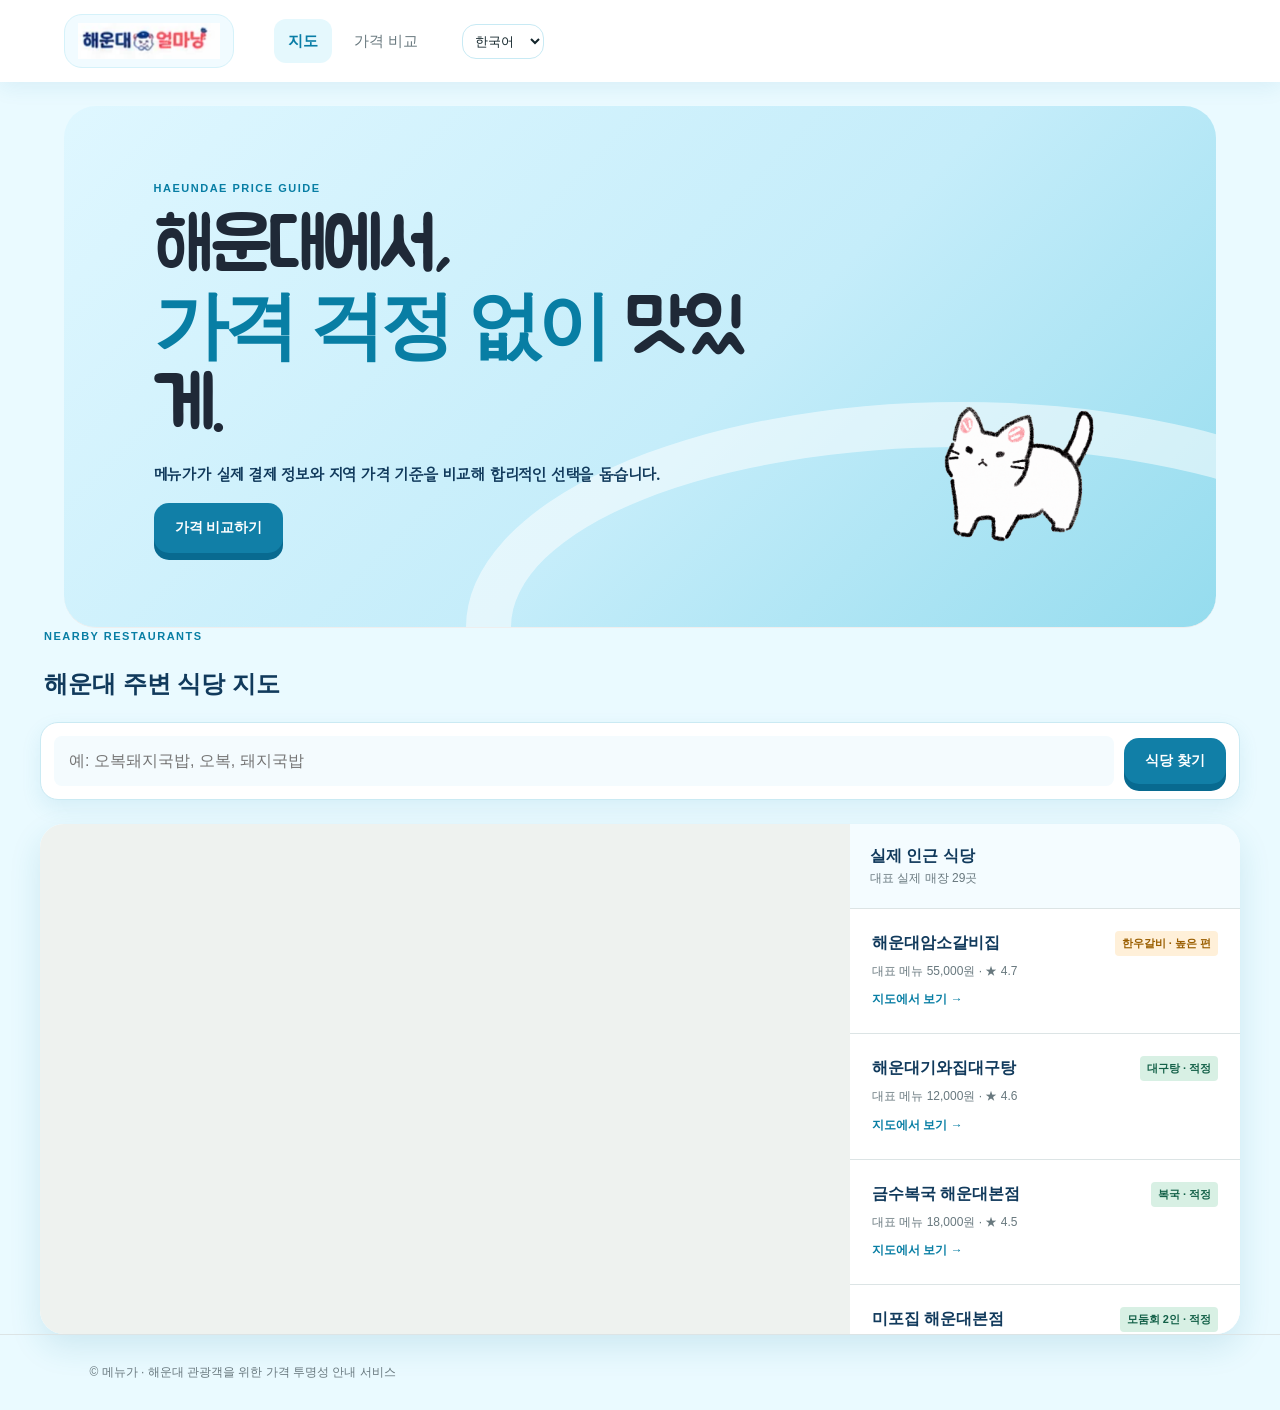
==== index.html @ a0169ff7 "공개 메뉴 확인 식당 가격 1차 추가" ====
﻿<!doctype html>
<html lang="ko">
<head>
  <meta charset="UTF-8">
  <meta name="viewport" content="width=device-width, initial-scale=1.0">
  <title>해운대 얼마냥 | 합리적인 해운대 식당 선택</title>
  <link rel="stylesheet" href="styles.css?v=20260805-rounded-hero-font">
  <link rel="preconnect" href="https://fonts.googleapis.com">
  <link rel="preconnect" href="https://fonts.gstatic.com" crossorigin>
  <link href="https://fonts.googleapis.com/css2?family=Gowun+Dodum&family=Jua&display=swap" rel="stylesheet">
</head>
<body>
  <header class="site-header">
    <a class="brand logo-brand" href="index.html"><img src="logo.png" alt="해운대 얼마냥"></a>
    <nav><a class="active" href="index.html">지도</a><a href="price.html" data-i18n="navPrice">가격 비교</a></nav>
    <select class="language" aria-label="언어 선택"><option value="ko">한국어</option><option value="en">English</option><option value="ja">日本語</option><option value="zh">中文</option></select>
  </header>
  <main>
    <section class="hero page-shell"><div><p class="eyebrow">HAEUNDAE PRICE GUIDE</p><h1 data-i18n="homeTitle">해운대에서,<br>가격 걱정 없이 맛있게.</h1><p data-i18n="homeDesc">메뉴 가격과 지역 기준을 비교해 합리적인 선택을 돕습니다.</p><div class="hero-actions"><a class="button primary" href="price.html" data-i18n="goPrice">가격 비교하기</a></div></div><img class="cat-mascot" src="cat-mascot.png" alt="고양이 마스코트"></section>
    <section class="page-shell nearby-section" id="nearby-map"><div class="section-heading"><div><p class="eyebrow">NEARBY RESTAURANTS</p><h2 data-i18n="mapTitle">해운대 주변 식당 지도</h2></div></div>
      <form class="nearby-search" id="nearbySearch"></form>
      <div class="map-layout home-map-layout"><section class="live-map"><iframe id="actualMap" class="actual-map" title="해운대해수욕장 주변 음식점 지도" src="https://www.google.com/maps?q=restaurants%20near%20Haeundae%20Beach%20Busan&output=embed" loading="lazy"></iframe></section><aside class="place-panel"><div class="panel-head"><b id="nearbyTitle">실제 인근 식당</b><span id="nearbySubtitle">해운대해수욕장 주변 식당</span></div><div id="placeList" class="place-list"></div></aside></div>
    </section>
  </main>
  <footer data-i18n="footerHome">© 메뉴가 · 해운대 관광객을 위한 가격 투명성 안내 서비스</footer>
  <script src="//dapi.kakao.com/v2/maps/sdk.js?appkey=11bd66684ae7b1cc117440ee61e52e2c&libraries=services"></script>
  <script src="app.js?v=20260805-verified-price-batch-1"></script>
</body>
</html>
---- styles.css ----
:root{--ink:#13252b;--muted:#68787e;--line:#dce4e5;--cream:#f7f6f1;--mint:#cbe9dd;--green:#0a6b58;--coral:#ef7658;--blue:#a7d9e7}*{box-sizing:border-box}body{margin:0;background:var(--cream);color:var(--ink);font-family:Arial,"Noto Sans KR",sans-serif;line-height:1.55}.site-header{height:76px;padding:0 clamp(20px,6vw,92px);display:flex;align-items:center;gap:30px;background:#fff;border-bottom:1px solid var(--line);position:sticky;top:0;z-index:10}.brand{display:flex;align-items:center;gap:9px;text-decoration:none;color:var(--ink);font-weight:800;font-size:20px;white-space:nowrap}.brand-mark{display:grid;place-items:center;width:28px;height:28px;border-radius:50%;background:var(--green);color:#fff;font:800 14px Georgia}nav{display:flex;gap:24px;margin-left:auto}nav a{color:var(--muted);font-size:14px;text-decoration:none;padding:26px 0 22px;border-bottom:3px solid transparent}nav a.active{color:var(--ink);font-weight:700;border-color:var(--green)}.language{border:1px solid var(--line);background:#fff;border-radius:8px;padding:8px;color:var(--ink)}.hero{min-height:580px;padding:100px max(7vw,24px);background:linear-gradient(120deg,#edf8f4 0%,#e8f5f1 53%,#d4edf4 100%);position:relative;overflow:hidden}.hero:after{content:"";position:absolute;width:700px;height:280px;border:35px solid rgba(10,107,88,.1);border-radius:50%;right:-180px;bottom:-140px}.eyebrow{font-size:11px;letter-spacing:1.5px;font-weight:800;color:var(--green);margin:0 0 12px}.hero h1,.page-intro h1,.map-toolbar h1{font-size:clamp(42px,6vw,78px);line-height:1.05;letter-spacing:-3px;margin:0;position:relative;z-index:1}.hero em{font-family:Georgia,serif;font-weight:400;color:var(--green)}.hero-copy{max-width:430px;color:#41575f;font-size:17px;margin:24px 0;position:relative;z-index:1}.hero-actions{display:flex;gap:10px;position:relative;z-index:1}.button{display:inline-block;border:0;border-radius:8px;padding:13px 20px;text-decoration:none;font-weight:700;font-size:14px;cursor:pointer;text-align:center}.primary{background:var(--green);color:white}.ghost{background:#fff;color:var(--ink);border:1px solid var(--line)}.full{width:100%;margin-top:24px}.hero-metrics{position:absolute;right:8vw;top:180px;z-index:2;width:250px;display:grid;gap:12px}.hero-metrics div{background:rgba(255,255,255,.85);border:1px solid #fff;border-radius:12px;padding:15px 18px;box-shadow:0 8px 28px rgba(40,88,91,.08)}.hero-metrics b,.hero-metrics span{display:block}.hero-metrics b{font-size:20px}.hero-metrics span{font-size:12px;color:var(--muted)}.section{padding:80px max(7vw,24px)}.section h2{font-size:32px;letter-spacing:-1px;margin:0 0 30px}.feature-grid{display:grid;grid-template-columns:repeat(3,1fr);gap:16px}.feature-grid article{padding:28px;border-top:3px solid var(--ink);background:#fff}.feature-number{font:24px Georgia;color:var(--coral)}.feature-grid h3{font-size:20px;margin:25px 0 8px}.feature-grid p,.source-note{color:var(--muted);font-size:14px}.dark-panel{margin:0 max(7vw,24px) 80px;padding:46px;background:var(--ink);color:white;display:flex;align-items:center;justify-content:space-between}.light{color:var(--mint)}.dark-panel h2{margin:0}.light-button{background:var(--mint);color:var(--ink)}footer{padding:28px max(7vw,24px);border-top:1px solid var(--line);font-size:12px;color:var(--muted)}.page-shell{max-width:1200px;margin:auto}.page-intro{padding:80px 24px 38px}.page-intro h1{font-size:50px}.comparison-layout{display:grid;grid-template-columns:380px 1fr;gap:16px;padding:0 24px 72px}.calculator-card,.result-card{padding:30px;background:#fff;border:1px solid var(--line);border-radius:12px}.calculator-card label{font-size:13px;font-weight:700;display:block;margin:18px 0 7px}.calculator-card small{color:var(--muted);font-weight:400}.calculator-card select,.price-input,input,textarea{width:100%;padding:12px;border:1px solid var(--line);border-radius:8px;background:#fff;font:inherit}.price-input{position:relative;padding:0;border:0}.price-input span{position:absolute;right:13px;top:12px;color:var(--muted)}.form-note{font-size:11px;color:var(--muted)}.result-card{background:linear-gradient(150deg,#fff,#edf8f4);min-height:380px}.result-card h2{font-size:28px;margin-top:60px}.result-summary h2{font-size:34px;margin:7px 0}.status{display:inline-block;padding:6px 10px;border-radius:20px;font-size:12px;font-weight:800}.status.ok{background:#d8f0e4;color:#176047}.status.warn{background:#fff0d9;color:#9a5e00}.status.high{background:#fde0dc;color:#a03326}.result-numbers{display:grid;grid-template-columns:repeat(3,1fr);gap:10px;margin-top:26px}.result-numbers div{padding:14px;background:#fff;border-radius:8px}.result-numbers span,.result-numbers b{display:block}.result-numbers span{font-size:11px;color:var(--muted)}.result-numbers b{margin-top:6px}.no-top-padding{padding-top:0}.section-heading{display:flex;justify-content:space-between;align-items:end}.data-badge{font-size:12px;padding:6px 10px;border:1px solid var(--line);border-radius:20px}.average-grid{display:grid;grid-template-columns:repeat(4,1fr);gap:10px}.average-grid div{background:#fff;padding:16px;border-radius:8px;border:1px solid var(--line)}.average-grid span,.average-grid b{display:block}.average-grid span{font-size:12px;color:var(--muted)}.average-grid b{font-size:18px;margin-top:6px}.map-page{min-height:calc(100vh - 130px);padding:48px max(5vw,20px)}.map-toolbar{display:flex;justify-content:space-between;align-items:end;margin-bottom:20px}.map-toolbar h1{font-size:42px}.filter-row{display:flex;gap:7px}.filter{background:#fff;border:1px solid var(--line);padding:9px 12px;border-radius:20px;cursor:pointer}.filter.active{border-color:var(--green);background:var(--green);color:#fff}.map-layout{display:grid;grid-template-columns:minmax(0,1fr) 390px;height:610px;border:1px solid var(--line);background:#fff}.map-canvas{position:relative;overflow:hidden;background:#edf1e8;background-image:linear-gradient(35deg,transparent 48%,#d8e0d3 49%,#d8e0d3 51%,transparent 52%),linear-gradient(125deg,transparent 48%,#d8e0d3 49%,#d8e0d3 51%,transparent 52%);background-size:95px 95px}.sea{position:absolute;right:-30px;top:-20px;width:42%;height:110%;background:#bfe5f0;border-radius:40% 0 0 45%;transform:rotate(4deg)}.map-label{position:absolute;z-index:1;font-size:12px;color:#24738a;font-weight:700}.beach{right:11%;top:49%}.map-road{position:absolute;background:#fff;z-index:1;box-shadow:0 0 0 1px #d4ddd2}.road-one{width:120%;height:20px;top:42%;left:-10%;transform:rotate(-17deg)}.road-two{height:120%;width:16px;top:-10%;left:43%;transform:rotate(25deg)}.marker{position:absolute;z-index:3;width:34px;height:34px;display:grid;place-items:center;background:var(--coral);border:3px solid white;border-radius:50% 50% 50% 0;transform:rotate(-45deg);box-shadow:0 4px 11px #526b7140;cursor:pointer}.marker span{transform:rotate(45deg);color:white;font-size:12px;font-weight:800}.map-credit{position:absolute;bottom:10px;left:12px;z-index:4;font-size:9px;color:#6a7d80;background:#ffffffb3;padding:4px}.place-panel{overflow:auto}.panel-head{padding:20px;border-bottom:1px solid var(--line)}.panel-head b,.panel-head span{display:block}.panel-head span{font-size:12px;color:var(--muted)}.place-card{padding:18px 20px;border-bottom:1px solid var(--line);cursor:pointer}.place-card:hover{background:#f4faf7}.place-top{display:flex;justify-content:space-between;gap:8px}.place-card h3{font-size:16px;margin:0}.place-card p{font-size:12px;color:var(--muted);margin:6px 0}.stars{color:#df8c1e;font-size:13px}.price-tag{font-size:11px;font-weight:800;padding:4px 7px;border-radius:4px;white-space:nowrap}.tag-적정{color:#146149;background:#d8f0e4}.tag-주의{color:#9a5e00;background:#fff0d9}.modal{position:fixed;z-index:30;inset:0;background:#10222899;display:grid;place-items:center;padding:20px}.modal-box{width:min(590px,100%);max-height:90vh;overflow:auto;position:relative;background:var(--cream);padding:30px;border-radius:14px}.modal-close{position:absolute;right:18px;top:15px;background:none;border:0;font-size:28px;cursor:pointer}.review-summary{background:#dff1eb;padding:15px;border-radius:8px;font-size:14px}.review-item{padding:14px 0;border-bottom:1px solid var(--line);font-size:14px}.review-item p{margin:4px 0}.modal label{display:block;font-size:13px;font-weight:700;margin-top:15px}.modal textarea{min-height:84px;resize:vertical;margin-top:7px}.modal select,.modal input{margin-top:7px}.modal input[type=file]{font-size:12px;background:#fff}
.modal[hidden]{display:none}.map-search-links{margin-top:12px;padding:10px;background:#f1f7f5;border-radius:8px;font-size:12px}.map-search-links span{display:block;font-weight:700;margin-bottom:6px}.map-search-links a{color:var(--green);text-decoration:none;font-weight:700;margin-right:12px}
.logo-brand img{width:142px;height:auto;display:block}.text-link{color:var(--green);font-weight:700;text-decoration:none;font-size:14px}.home-map-section{padding-top:55px}.home-map-layout{height:510px}.review-directory{display:grid;grid-template-columns:repeat(2,1fr);gap:16px}.review-directory-card{background:#fff;border:1px solid var(--line);padding:25px;display:flex;justify-content:space-between;align-items:end;gap:15px}.review-directory-card h2{font-size:22px;margin:10px 0 4px}.review-directory-card p{font-size:13px;color:var(--muted);margin:4px 0}.review-preview{margin-top:14px!important}.modal[hidden]{display:none}.map-search-links{margin-top:12px;padding:10px;background:#f1f7f5;border-radius:8px;font-size:12px}.map-search-links span{display:block;font-weight:700;margin-bottom:6px}.map-search-links a{color:var(--green);text-decoration:none;font-weight:700;margin-right:12px}
.review-links{display:grid;gap:8px;min-width:145px}.review-links .button{white-space:nowrap}
.live-map{height:100%;min-height:430px;z-index:1;background:#eef2ef}.actual-map{display:block;width:100%;height:100%;min-height:430px;border:0}.map-loading{padding:20px;font-size:13px;color:var(--muted)}.place-map-link{font-size:12px;color:var(--green);font-weight:700;text-decoration:none}
@media(max-width:800px){.site-header{padding:0 18px;height:auto;min-height:68px;gap:10px;flex-wrap:wrap}.brand{font-size:18px}.logo-brand img{width:118px}.site-header nav{order:3;width:100%;justify-content:space-between;margin:0}.site-header nav a{padding:8px 0 10px}.language{margin-left:auto;font-size:11px}.hero{padding-top:75px;min-height:650px}.hero-metrics{position:relative;right:auto;top:auto;width:100%;margin-top:45px}.feature-grid,.comparison-layout,.map-layout,.review-directory{grid-template-columns:1fr}.dark-panel{margin-bottom:50px;display:block}.dark-panel .button{margin-top:24px}.average-grid{grid-template-columns:repeat(2,1fr)}.comparison-layout{padding-bottom:45px}.result-numbers{grid-template-columns:1fr}.map-toolbar{display:block}.filter-row{margin-top:15px}.map-layout{height:auto}.home-map-layout{height:auto}.map-canvas{height:430px}.place-panel{max-height:450px}.review-directory-card{display:block}.review-directory-card .button{margin-top:15px}.page-intro h1{font-size:38px}.hero h1{letter-spacing:-2px}}
/* 밝은 지도 서비스 테마 */
body{background:#fff;color:#202124}.site-header{background:#fff;box-shadow:0 1px 6px #00000012;border-bottom:1px solid #eee}.hero{min-height:470px;background:#fff;padding-top:74px;border-bottom:1px solid #eee}.hero:after{display:none}.hero h1{color:#1f2937}.hero em{color:#f05b5b}.hero-copy{color:#6b7280}.hero-metrics div,.feature-grid article,.calculator-card,.result-card,.average-grid div,.review-directory-card{box-shadow:none;border:1px solid #ececec}.section{background:#fff}.feature-section{background:#fafafa}.dark-panel{background:#fff;color:#202124;border:1px solid #eee;border-radius:12px}.dark-panel .eyebrow{color:#ef7658}.light-button{background:#ef7658;color:#fff}.primary{background:#ef7658}.ghost{background:#fff}.button{border-radius:7px}.page-intro{background:#fff}.page-intro h1{font-size:44px}.comparison-layout{background:#fafafa;padding-top:20px}.result-card{background:#fff}.map-layout{border:1px solid #eee;border-radius:10px;overflow:hidden}.place-card{background:#fff}.place-card:hover{background:#fff7f5}.price-input input,#menuSearch{border-color:#e5e7eb}.map-search-links{background:#fff7f5}
body,.hero em,.feature-number{font-family:Arial,"Noto Sans KR",sans-serif!important;font-style:normal}.hero em{font-weight:800}.result-numbers{grid-template-columns:repeat(2,1fr)}
.nearby-search{display:flex;gap:10px;align-items:flex-start;margin:0 0 24px}.nearby-search input{flex:1;border:1px solid #e5e7eb;border-radius:8px;padding:13px 15px;font:inherit}.nearby-search input[type=search]{min-width:180px}.nearby-search .button{margin:0;align-self:center;white-space:nowrap}
.search-result-card{padding:22px}.search-result-links{display:flex;gap:8px;margin-top:15px}.search-result-links .button{padding:10px 12px;font-size:12px}
.calculator-card select,.nearby-search select{width:100%;padding:12px;border:1px solid #e5e7eb;border-radius:8px;background:#fff;font:inherit}.calculator-card select[size]{height:168px;padding:7px;overflow-y:auto}.calculator-card input[type=search]{margin-bottom:10px}.nearby-search select{flex:1;min-width:190px;max-height:140px;padding:7px;overflow-y:auto}.menu-help{margin:7px 0 16px;color:#6b7280;font-size:12px}.recommendation-box{margin-top:24px;padding:18px;background:#fff7f5;border:1px solid #fde0dc;border-radius:10px}.recommendation-box h3{margin:0 0 4px;font-size:17px}.recommendation-box>p,.recommendation-box small{display:block;margin:4px 0 12px;color:#6b7280;font-size:12px}.mini-recommendation{display:flex;justify-content:space-between;gap:12px;padding:12px 0;border-top:1px solid #f0dcd7}.mini-recommendation:first-of-type{border-top:0}.mini-recommendation b,.mini-recommendation span,.mini-recommendation strong,.mini-recommendation em{display:block}.mini-recommendation span{font-size:11px;color:#6b7280;margin-top:2px}.mini-recommendation strong{text-align:right;font-size:14px}.mini-recommendation em{margin-top:4px;font-style:normal;text-align:center}.sr-only{position:absolute;width:1px;height:1px;padding:0;margin:-1px;overflow:hidden;clip:rect(0,0,0,0);white-space:nowrap;border:0}.tag-낮음{color:#21668c;background:#dceff8}.result-summary small{font-size:16px;color:#6b7280;font-weight:500}@media(max-width:800px){.nearby-search{flex-wrap:wrap}.nearby-search input[type=search],.nearby-search select{flex-basis:100%;width:100%}.nearby-search .button{width:100%}}
.actual-place-box .button{padding:8px 10px;font-size:12px}.actual-place-box .mini-recommendation{align-items:center}
/* 바다·고양이 테마 */
:root{--green:#087ea4;--coral:#ff7b71;--mint:#d9f4fb;--cream:#f5fcff;--blue:#72cce8}.site-header{border-bottom:2px solid #bdebf8}.brand:after{content:'🐾';font-size:18px}.hero{background:linear-gradient(145deg,#e9fbff 0%,#d5f4ff 48%,#a9e0f3 100%)}.hero:before{content:'🐱';position:absolute;right:9vw;top:90px;font-size:70px;filter:drop-shadow(0 8px 8px #1183a433)}.hero em,.eyebrow{color:#087ea4}.primary{background:#087ea4}.dark-panel,.feature-grid article,.calculator-card,.result-card,.map-layout{border-color:#bdebf8}.place-card:hover{background:#eefaff}.actual-map{touch-action:pan-x pan-y}.map-layout{box-shadow:0 10px 30px #2388a51a}.recommendation-box{background:#effaff;border-color:#bdebf8}.calculator-card:before{content:'🐾 합리적인 해운대 한 끼';display:block;color:#087ea4;font-size:13px;font-weight:800}
/* refreshed ocean cat interface */
:root{--navy:#113a5c;--sky:#36bde4;--foam:#eafaff;--sand:#fffaf0;--peach:#ff9b8f}body{background:var(--foam);color:var(--navy)}.site-header{height:82px;padding:0 max(5vw,24px);background:#fff;border:0;box-shadow:0 5px 20px #1c7ca717}.logo-brand{padding:8px 13px;background:#f1fbff;border:1px solid #d5f2fa;border-radius:18px}.logo-brand:after{content:'';display:none}nav{margin-left:10px;gap:8px}nav a{padding:10px 14px;border:0;border-radius:12px;font-size:15px}nav a.active{background:#e5f8fd;color:#097da6;border:0}.language{border-radius:14px;border-color:#c8eaf4}.hero{min-height:500px;margin:24px max(5vw,24px) 0;padding:74px clamp(28px,7vw,100px);border-radius:32px;background:linear-gradient(135deg,#dff7ff 0%,#c5edfa 56%,#95dcee 100%);isolation:isolate}.hero:after{display:block;z-index:-1;width:900px;height:360px;right:-240px;bottom:-225px;border:45px solid #fff8;border-radius:50%}.hero:before{content:'';right:10%;top:95px;width:150px;height:135px;background:#fff;border-radius:48% 48% 44% 44%;border:5px solid #113a5c;box-shadow:inset 0 -18px #b8e9f7,0 16px 0 #75cde3,0 25px 28px #116e8f30;filter:none}.hero h1{max-width:610px;font-size:clamp(44px,6vw,74px);letter-spacing:-4px}.hero h1:after{content:'◕ ᴥ ◕';position:absolute;right:-175px;top:106px;color:#113a5c;font:800 25px/1 Arial;letter-spacing:3px;z-index:2}.hero h1:before{content:'';position:absolute;right:-162px;top:74px;width:27px;height:33px;background:#fff;border:5px solid #113a5c;border-bottom:0;border-radius:90% 18% 0 0;transform:rotate(-28deg);z-index:2}.hero-copy{font-size:17px;color:#28556d}.button{border-radius:15px;padding:14px 21px}.primary{background:#117fa7;box-shadow:0 7px 0 #086a90}.primary:active{transform:translateY(4px);box-shadow:0 3px 0 #086a90}.ghost{border:1px solid #bce6f1;background:#ffffffd9;color:#16617c}.section{padding:68px max(5vw,24px)}.section-heading{padding:0 4px}.section h2{font-size:34px}.home-map-section{background:linear-gradient(#eafaff,#f8fdff)}.nearby-search{padding:13px;background:#fff;border:1px solid #caeaf3;border-radius:18px;box-shadow:0 8px 20px #2c95b41c}.nearby-search input{border:0!important;background:#f4fbfe}.map-layout{border:0;border-radius:24px;box-shadow:0 13px 32px #197c9c24}.place-panel{background:#fff}.panel-head{background:#f4fcff}.feature-grid{gap:20px}.feature-grid article{border:0;border-radius:22px;box-shadow:0 11px 26px #1b78991c}.feature-grid article:nth-child(2){transform:translateY(14px)}.feature-number{color:#1cafd6;font-weight:800}.dark-panel{margin:0 max(5vw,24px) 64px;border:0;border-radius:28px;background:linear-gradient(135deg,#123f62,#086f95);color:white;overflow:hidden}.dark-panel:after{content:'🐾';font-size:100px;opacity:.22}.light-button{background:#fff;color:#08799f}@media(max-width:800px){.site-header{height:auto;padding:12px 16px}.hero{margin:12px 16px;padding:52px 28px;min-height:510px;border-radius:25px}.hero:before{right:26px;top:300px;width:105px;height:98px}.hero h1:after{right:4px;top:320px;font-size:18px}.hero h1:before{right:14px;top:300px;transform:scale(.65) rotate(-28deg)}.hero-copy{max-width:62%}.feature-grid article:nth-child(2){transform:none}.nearby-search{gap:8px}.section{padding:48px 16px}}
.tag-낮음{color:#21668c;background:#dceff8}.price-judgement{font-size:13px;color:#4b5563}
.tag-정보없음{color:#64748b;background:#e2e8f0}
/* friendlier cat character */
.hero:before{content:'🐱';display:grid;place-items:center;right:9%;top:78px;width:145px;height:145px;background:#fff;border:0;border-radius:50%;font-size:92px;line-height:1;box-shadow:0 14px 0 #77cfe5,0 25px 30px #116e8f2d}.hero h1:after{content:'♡';right:-145px;top:86px;color:#ff8e94;font:900 40px/1 Arial;letter-spacing:0;text-shadow:0 3px #fff}.hero h1:before{display:none}@media(max-width:800px){.hero:before{right:26px;top:295px;width:104px;height:104px;font-size:66px;box-shadow:0 10px 0 #77cfe5,0 18px 20px #116e8f2d}.hero h1:after{right:13px;top:302px;font-size:28px}.site-header nav{width:auto;order:initial}.site-header nav a{padding:8px 10px}}
.hero:before{content:'';width:220px;height:220px;background:transparent url('cat-mascot.png') center/contain no-repeat;border:0;border-radius:0;box-shadow:none}.hero h1:after{right:-180px;top:76px}@media(max-width:800px){.hero:before{width:150px;height:150px;right:12px;top:270px;background-size:contain;box-shadow:none}.hero h1:after{right:15px;top:270px}}
.hero:before{display:none}.hero h1:after{display:none}.cat-mascot{position:absolute;right:8%;bottom:38px;width:220px;height:auto;object-fit:contain;z-index:2}@media(max-width:800px){.hero h1{font-size:clamp(35px,10vw,44px);line-height:1.12;letter-spacing:-2px}.cat-mascot{right:18px;bottom:24px;width:145px}}.hero h1{font-family:'Jua','Arial Rounded MT Bold','Noto Sans KR',sans-serif!important;font-weight:400}.hero>div>p:not(.eyebrow){font-family:'Gowun Dodum','Noto Sans KR',sans-serif;font-weight:600;letter-spacing:-.2px}
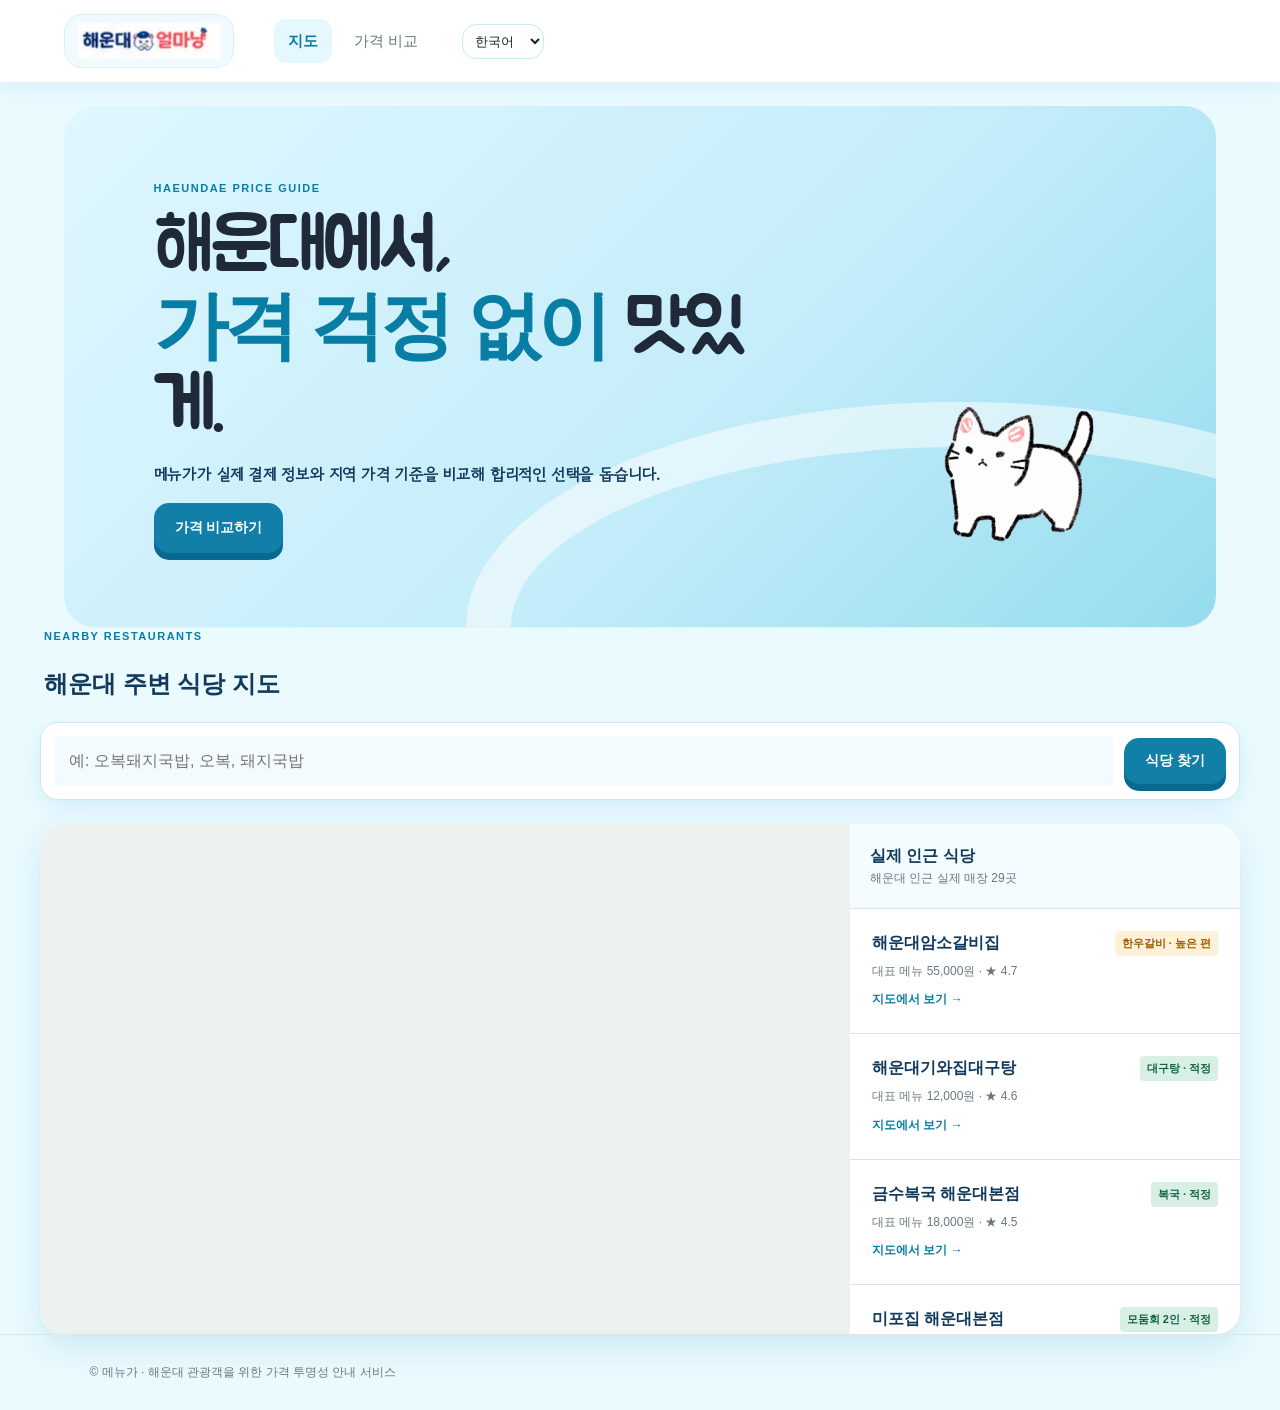
==== commit de2f069f: "홈 자동 매장 요청 지연 처리" ====
--- a/index.html
+++ b/index.html
@@ -24,7 +24,7 @@
   </main>
   <footer data-i18n="footerHome">© 메뉴가 · 해운대 관광객을 위한 가격 투명성 안내 서비스</footer>
   <script src="//dapi.kakao.com/v2/maps/sdk.js?appkey=11bd66684ae7b1cc117440ee61e52e2c&libraries=services"></script>
-  <script src="app.js?v=20260805-verified-price-batch-1"></script>
+  <script src="app.js?v=20260805-fast-home-load"></script>
 </body>
 </html>
 
@@ -35,3 +35,7 @@
 
 
 
+
+
+
+
